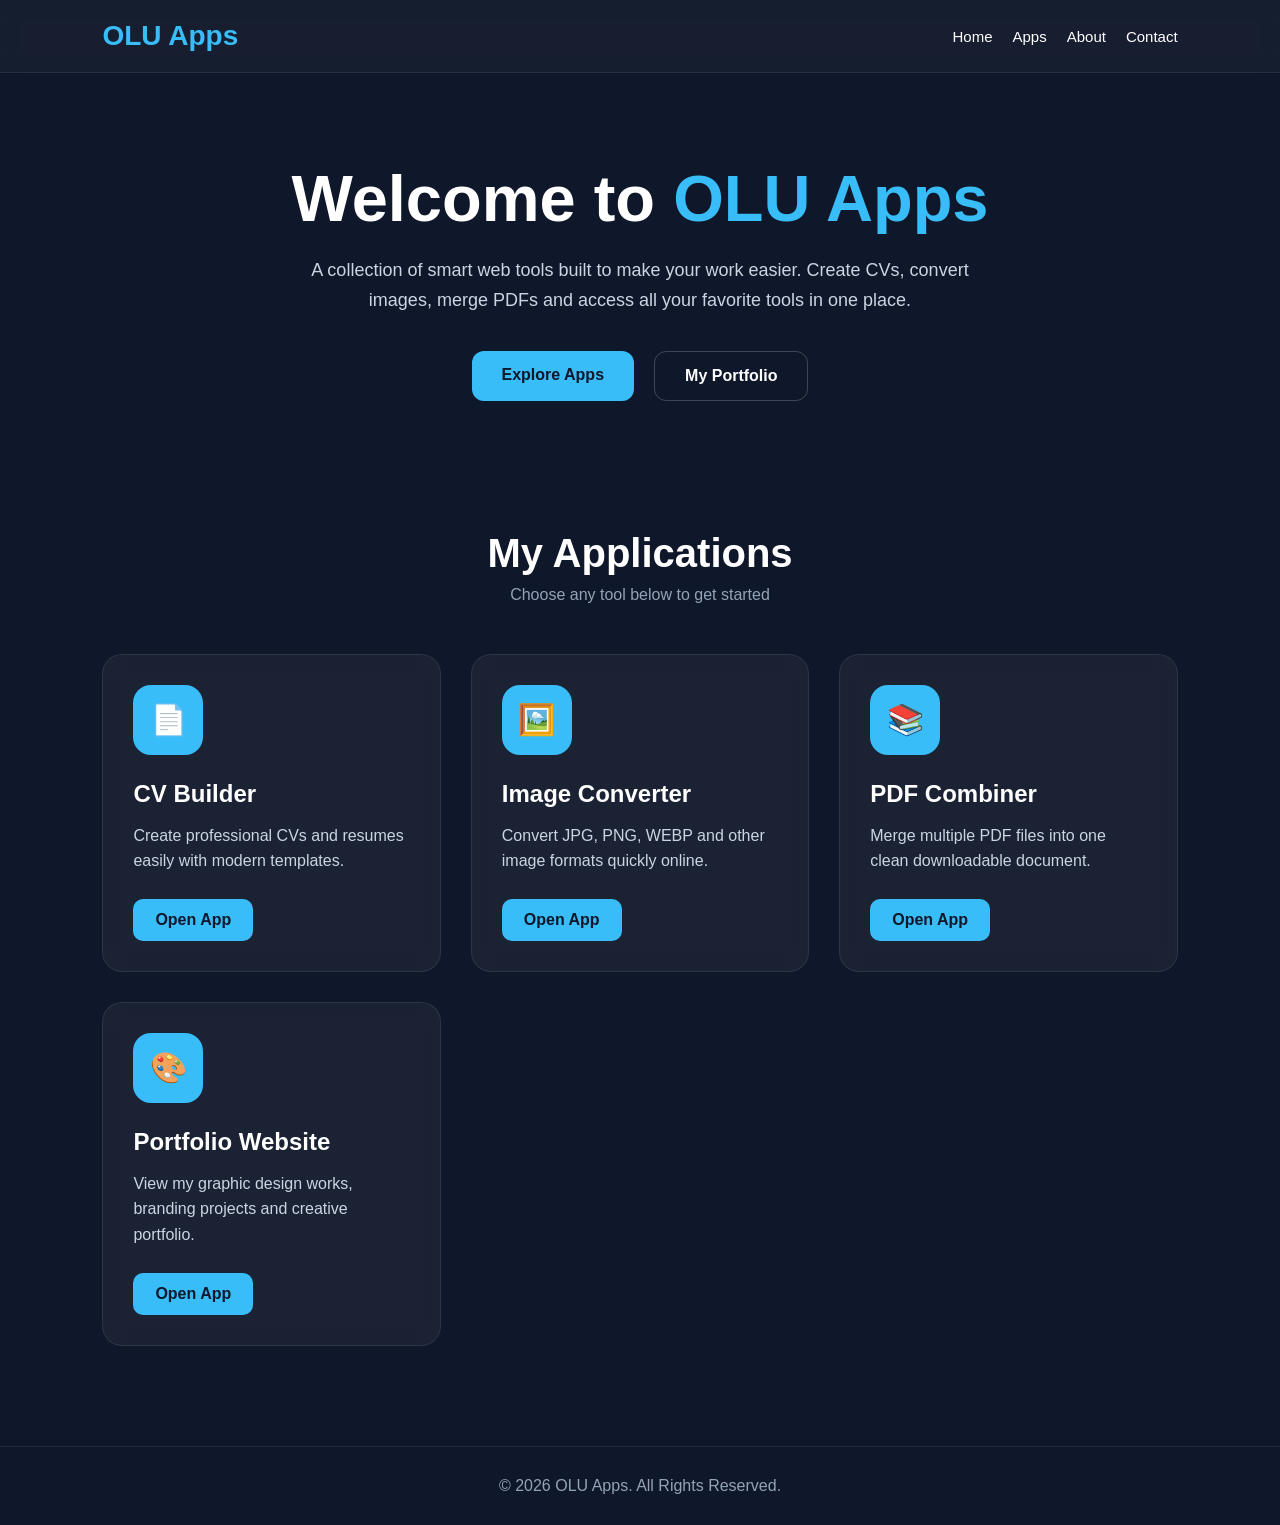
==== index.html @ c37c141b "Add files via upload" ====
<!DOCTYPE html>
<html lang="en">
<head>
  <meta charset="UTF-8" />
  <meta name="viewport" content="width=device-width, initial-scale=1.0"/>
  <title>OLU Apps</title>

  <link rel="preconnect" href="https://fonts.googleapis.com">
  <link rel="preconnect" href="https://fonts.gstatic.com" crossorigin>

  <style>
    *{
      margin:0;
      padding:0;
      box-sizing:border-box;
    }

    body{
      font-family: Arial, Helvetica, sans-serif;
      background:#0f172a;
      color:white;
      min-height:100vh;
    }

    a{
      text-decoration:none;
    }

    /* ================= NAVBAR ================= */

    .navbar{
      width:100%;
      padding:20px 8%;
      display:flex;
      justify-content:space-between;
      align-items:center;
      background:rgba(255,255,255,0.03);
      backdrop-filter:blur(10px);
      position:sticky;
      top:0;
      z-index:1000;
      border-bottom:1px solid rgba(255,255,255,0.08);
    }

    .logo{
      font-size:28px;
      font-weight:bold;
      color:#38bdf8;
    }

    .nav-links{
      display:flex;
      gap:20px;
    }

    .nav-links a{
      color:white;
      transition:0.3s;
      font-size:15px;
    }

    .nav-links a:hover{
      color:#38bdf8;
    }

    /* ================= HERO ================= */

    .hero{
      padding:90px 8%;
      text-align:center;
    }

    .hero h1{
      font-size:65px;
      margin-bottom:20px;
      line-height:1.1;
    }

    .hero span{
      color:#38bdf8;
    }

    .hero p{
      max-width:700px;
      margin:auto;
      color:#cbd5e1;
      font-size:18px;
      line-height:1.7;
    }

    .hero-btns{
      margin-top:35px;
      display:flex;
      justify-content:center;
      gap:20px;
      flex-wrap:wrap;
    }

    .btn{
      padding:15px 30px;
      border-radius:12px;
      font-weight:bold;
      transition:0.3s;
    }

    .btn-primary{
      background:#38bdf8;
      color:#0f172a;
    }

    .btn-primary:hover{
      transform:translateY(-3px);
    }

    .btn-secondary{
      border:1px solid rgba(255,255,255,0.2);
      color:white;
    }

    .btn-secondary:hover{
      background:rgba(255,255,255,0.08);
    }

    /* ================= APPS SECTION ================= */

    .apps{
      padding:40px 8% 100px;
    }

    .section-title{
      text-align:center;
      margin-bottom:50px;
    }

    .section-title h2{
      font-size:40px;
      margin-bottom:10px;
    }

    .section-title p{
      color:#94a3b8;
    }

    .apps-grid{
      display:grid;
      grid-template-columns:repeat(auto-fit,minmax(260px,1fr));
      gap:30px;
    }

    .app-card{
      background:rgba(255,255,255,0.05);
      border:1px solid rgba(255,255,255,0.08);
      border-radius:20px;
      padding:30px;
      transition:0.3s;
      backdrop-filter:blur(10px);
    }

    .app-card:hover{
      transform:translateY(-8px);
      border-color:#38bdf8;
    }

    .app-icon{
      width:70px;
      height:70px;
      border-radius:18px;
      background:#38bdf8;
      display:flex;
      align-items:center;
      justify-content:center;
      font-size:30px;
      margin-bottom:25px;
    }

    .app-card h3{
      font-size:24px;
      margin-bottom:15px;
    }

    .app-card p{
      color:#cbd5e1;
      line-height:1.6;
      margin-bottom:25px;
    }

    .open-btn{
      display:inline-block;
      padding:12px 22px;
      border-radius:10px;
      background:#38bdf8;
      color:#0f172a;
      font-weight:bold;
      transition:0.3s;
    }

    .open-btn:hover{
      opacity:0.85;
    }

    /* ================= FOOTER ================= */

    footer{
      padding:30px 8%;
      text-align:center;
      border-top:1px solid rgba(255,255,255,0.08);
      color:#94a3b8;
    }

    /* ================= RESPONSIVE ================= */

    @media(max-width:768px){

      .hero h1{
        font-size:45px;
      }

      .nav-links{
        display:none;
      }

      .hero p{
        font-size:16px;
      }
    }

    /* ================= MOBILE RESPONSIVE ================= */

@media screen and (max-width: 768px){

  /* NAVBAR */

  .navbar{
    padding:18px 5%;
    flex-direction:column;
    gap:15px;
    text-align:center;
  }

  .logo{
    font-size:24px;
  }

  .nav-links{
    display:flex;
    flex-wrap:wrap;
    justify-content:center;
    gap:15px;
  }

  .nav-links a{
    font-size:14px;
  }

  /* HERO */

  .hero{
    padding:70px 5%;
  }

  .hero h1{
    font-size:40px;
    line-height:1.2;
  }

  .hero p{
    font-size:16px;
    line-height:1.7;
  }

  .hero-btns{
    flex-direction:column;
    align-items:center;
  }

  .btn{
    width:100%;
    max-width:280px;
    text-align:center;
  }

  /* SECTION */

  .apps{
    padding:30px 5% 80px;
  }

  .section-title h2{
    font-size:30px;
  }

  .section-title p{
    font-size:15px;
  }

  /* APP GRID */

  .apps-grid{
    grid-template-columns:1fr;
    gap:20px;
  }

  .app-card{
    padding:25px;
  }

  .app-icon{
    width:60px;
    height:60px;
    font-size:26px;
  }

  .app-card h3{
    font-size:22px;
  }

  .app-card p{
    font-size:15px;
  }

  .open-btn{
    width:100%;
    text-align:center;
  }

  /* FOOTER */

  footer{
    padding:25px 5%;
    font-size:14px;
  }

}


/* ================= EXTRA SMALL DEVICES ================= */

@media screen and (max-width: 480px){

  .hero h1{
    font-size:32px;
  }

  .hero p{
    font-size:15px;
  }

  .section-title h2{
    font-size:26px;
  }

  .app-card{
    border-radius:16px;
  }

}

  </style>
</head>
<body>

  <!-- ================= NAVBAR ================= -->

  <nav class="navbar">
    <div class="logo">OLU Apps</div>

    <div class="nav-links">
      <a href="#">Home</a>
      <a href="#apps">Apps</a>
      <a href="#">About</a>
      <a href="#">Contact</a>
    </div>
  </nav>

  <!-- ================= HERO ================= -->

  <section class="hero">

    <h1>Welcome to <span>OLU Apps</span></h1>

    <p>
      A collection of smart web tools built to make your work easier.
      Create CVs, convert images, merge PDFs and access all your favorite tools in one place.
    </p>

    <div class="hero-btns">
      <a href="#apps" class="btn btn-primary">Explore Apps</a>
      <a href="portfolio/index.html" class="btn btn-secondary">My Portfolio</a>
    </div>

  </section>

  <!-- ================= APPS SECTION ================= -->

  <section class="apps" id="apps">

    <div class="section-title">
      <h2>My Applications</h2>
      <p>Choose any tool below to get started</p>
    </div>

    <div class="apps-grid">

      <!-- APP 1 -->

      <div class="app-card">

        <div class="app-icon">📄</div>

        <h3>CV Builder</h3>

        <p>
          Create professional CVs and resumes easily with modern templates.
        </p>

        <a href="cv-builder/index.html" class="open-btn">
          Open App
        </a>

      </div>

      <!-- APP 2 -->

      <div class="app-card">

        <div class="app-icon">🖼️</div>

        <h3>Image Converter</h3>

        <p>
          Convert JPG, PNG, WEBP and other image formats quickly online.
        </p>

        <a href="image-converter/index.html" class="open-btn">
          Open App
        </a>

      </div>

      <!-- APP 3 -->

      <div class="app-card">

        <div class="app-icon">📚</div>

        <h3>PDF Combiner</h3>

        <p>
          Merge multiple PDF files into one clean downloadable document.
        </p>

        <a href="pdf-combiner/index.html" class="open-btn">
          Open App
        </a>

      </div>

      <!-- APP 4 -->

      <div class="app-card">

        <div class="app-icon">🎨</div>

        <h3>Portfolio Website</h3>

        <p>
          View my graphic design works, branding projects and creative portfolio.
        </p>

        <a href="portfolio/index.html" class="open-btn">
          Open App
        </a>

      </div>

    </div>

  </section>

  <!-- ================= FOOTER ================= -->

  <footer>
    © 2026 OLU Apps. All Rights Reserved.
  </footer>

</body>
</html>
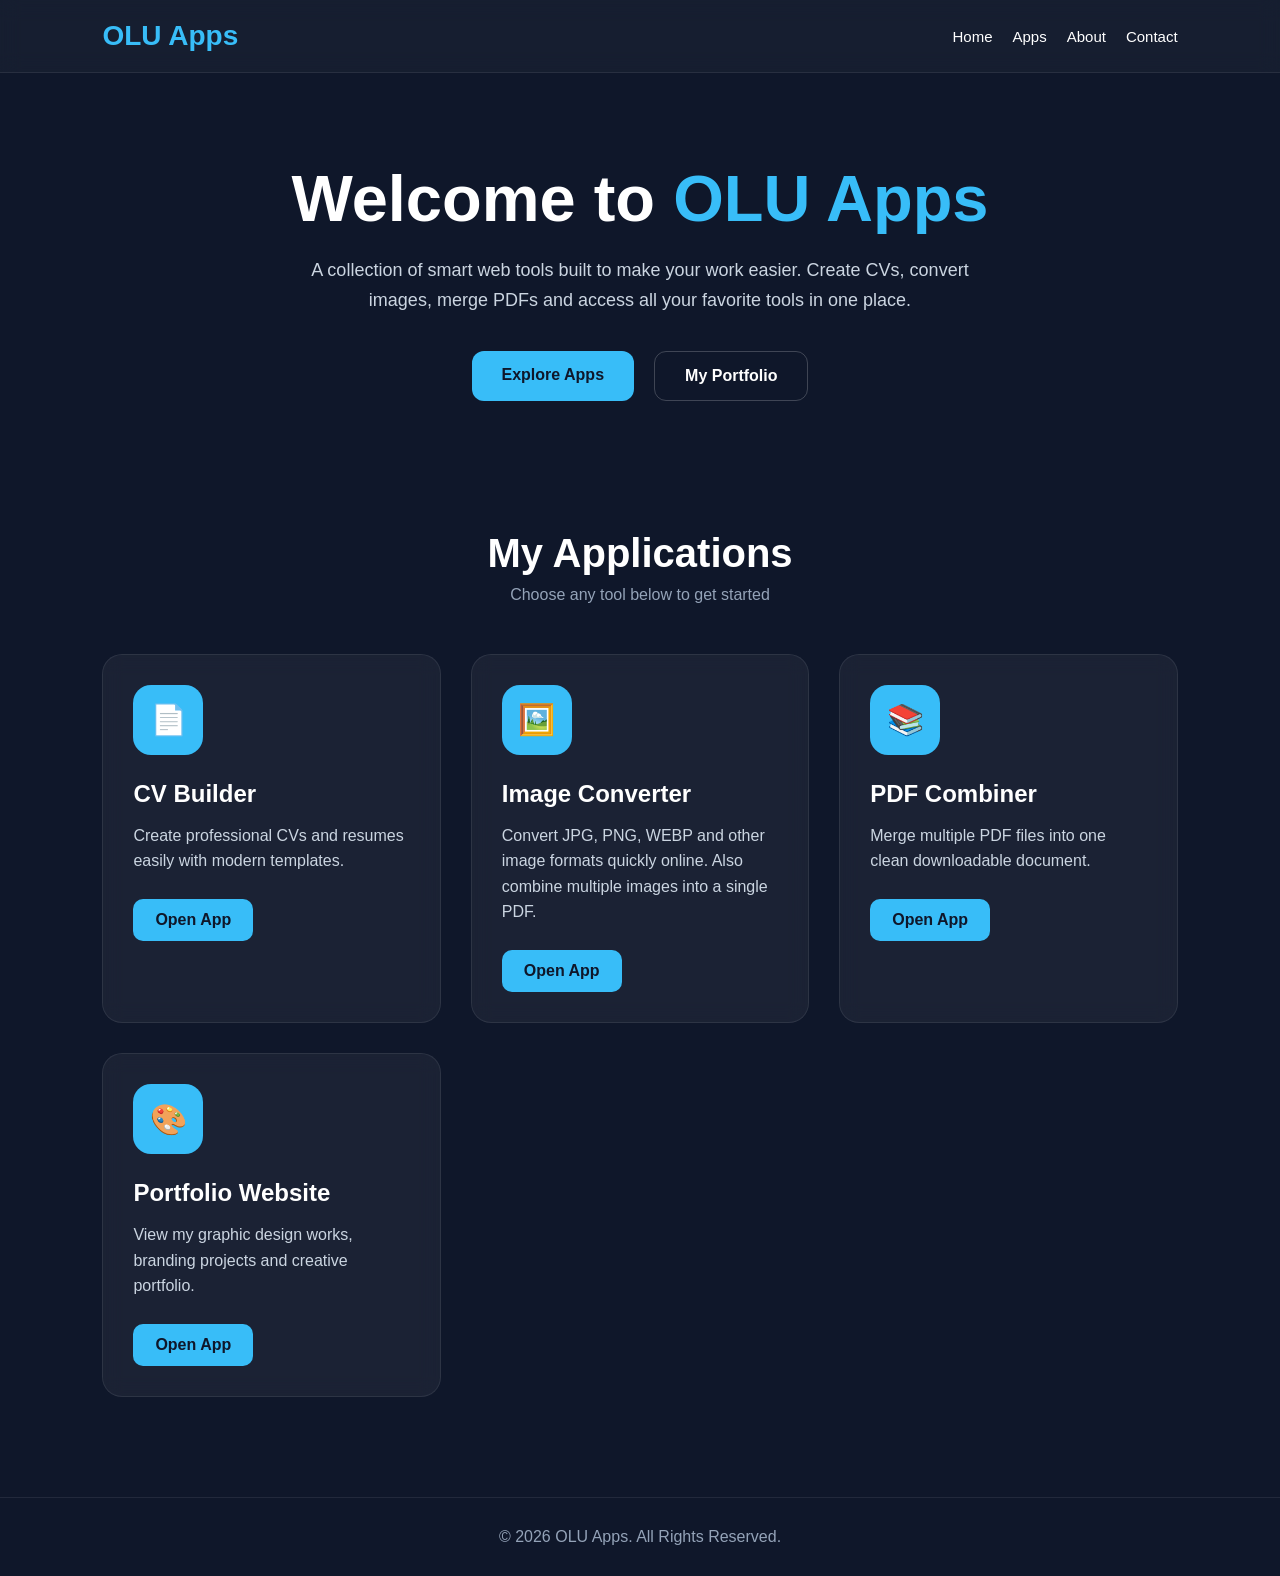
==== commit e7941c3a: "Add files via upload" ====
--- a/index.html
+++ b/index.html
@@ -429,6 +429,7 @@
 
         <p>
           Convert JPG, PNG, WEBP and other image formats quickly online.
+          Also combine multiple images into a single PDF.
         </p>
 
         <a href="image-converter/index.html" class="open-btn">
